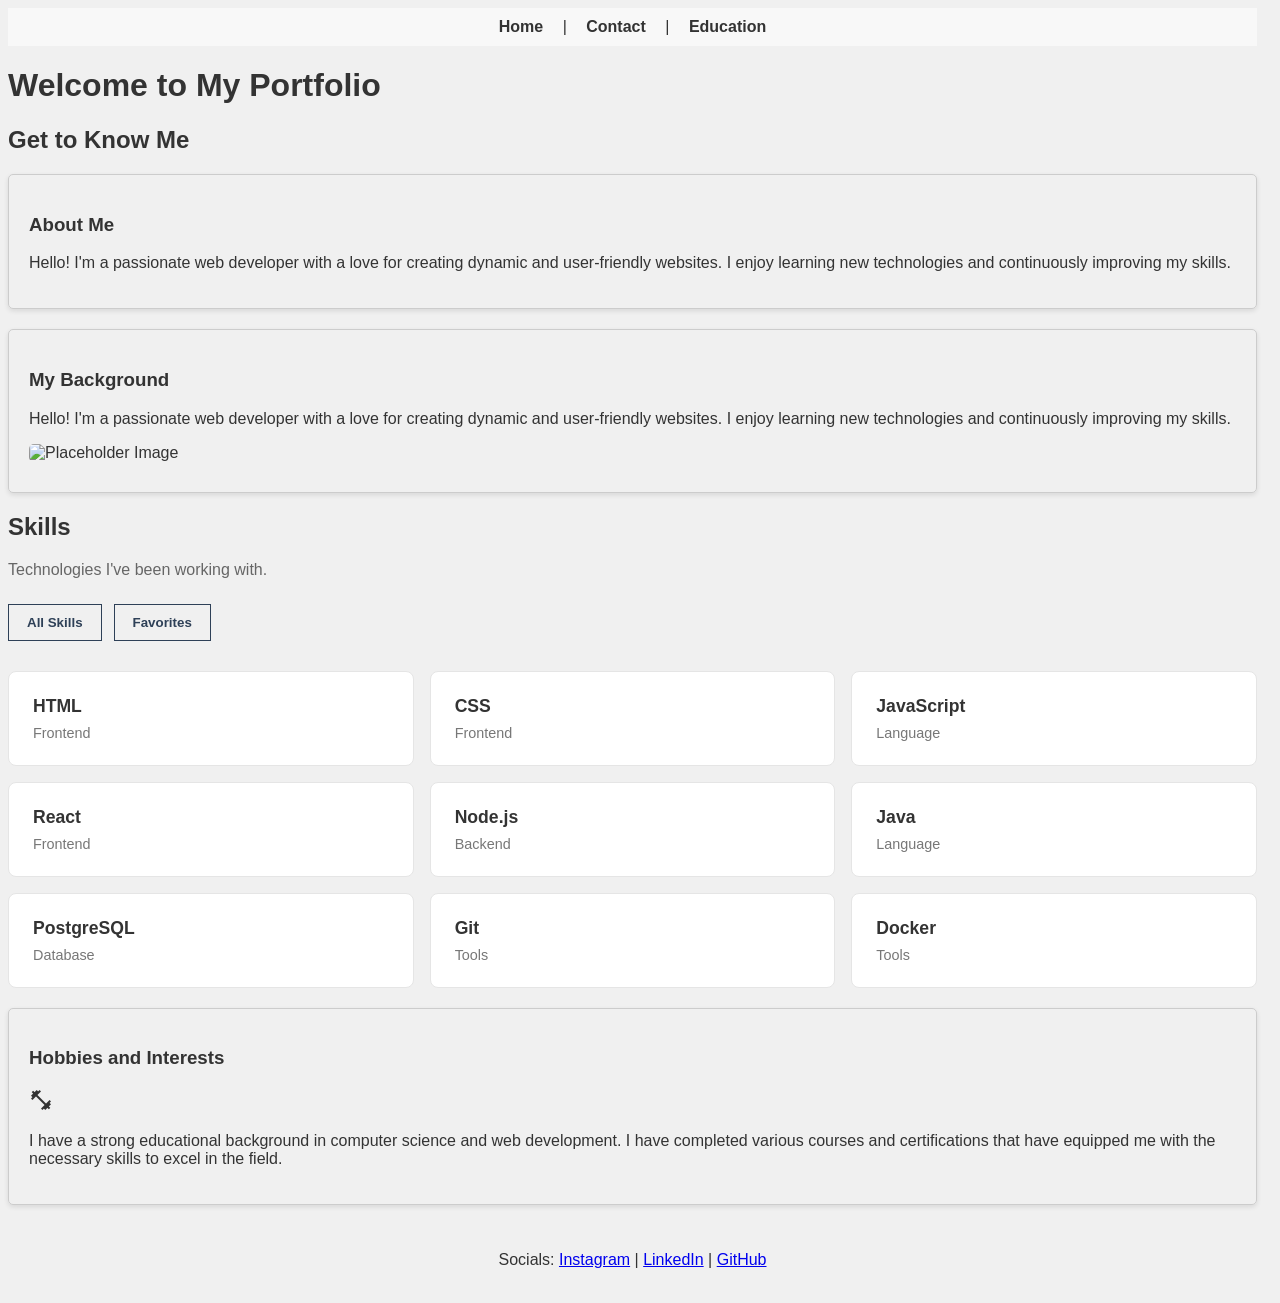
==== index.html @ b0a8db80 "made some corrective transtion changes now it is fixed" ====
<!DOCTYPE html>
<html lang="en">
	<head>
		<meta charset="UTF-8">
		<meta name="viewport" content="width=device-width, initial-scale=1.0">
        <link rel="stylesheet" href="theme.css">
        <link rel="stylesheet" href="https://fonts.googleapis.com/icon?family=Material+Icons">
		<title>Portfolio</title>
        <script>
            if (localStorage.getItem("theme") === "dark") {
                document.documentElement.classList.add("dark-mode");
            }
        </script>

	</head>
	<body>

        <nav> <a href="index.html">Home</a> | <a href="contact.html">Contact</a> | <a href="education.html">Education</a> 
            <button><i class ="material-icons">dark_modes</i></button>
        </nav>

        <h1>Welcome to My Portfolio</h1>

        <h2>Get to Know Me</h2>

        <article>
            <h3>About Me</h3>
            <p>Hello! I'm a passionate web developer with a love for creating dynamic and user-friendly websites. I enjoy learning new technologies and continuously improving my skills.</p>
        </article>
        <article>
            <h3>My Background</h3>
            <p>Hello! I'm a passionate web developer with a love for creating dynamic and user-friendly websites. I enjoy learning new technologies and continuously improving my skills.</p>
            <img src="https://via.placeholder.com/150" alt="Placeholder Image" class="placeholder-image">
        </article>
        <section id="skills">
            <h2>Skills</h2>
            <p class="section-description">
                Technologies I've been working with.
            </p>

            <div class="skill-buttons">
                <button id="showSkillsButton">All Skills</button>
                <button id="favouriteSkillsButton">Favorites</button>
            </div>

            <div id="skillsContainer" class="skills-grid"></div>
        </section>
        <article>
            <h3>Hobbies and Interests</h3><i class="material-icons">fitness_center</i>
            <p>I have a strong educational background in computer science and web development. I have completed various courses and certifications that have equipped me with the necessary skills to excel in the field.</p>
        </article>
        <footer>
            <p>Socials: <a href="https://instagram.com" target="_blank" rel="noopener noreferrer">Instagram</a> | <a href="https://linkedin.com" target="_blank" rel="noopener noreferrer">LinkedIn</a> | <a href="https://github.com" target="_blank" rel="noopener noreferrer">GitHub</a></p>
        </footer>
        <script src="skils.js"></script>
	</body>
</html>
---- theme.css ----
html {
    scrollbar-gutter: stable;
}
body {
    background-color: #f0f0f0;
    font-family: Arial, sans-serif;
    color: #333;
}
body.dark-mode nav button {
    color: #f0f0f0;
}
article {
    margin: 20px 0;
    padding: 20px;
    border: 1px solid #ccc;
    border-radius: 5px;
    box-shadow: 0 2px 5px rgba(0, 0, 0, 0.1);
}
nav{
    background-color: #f8f8f8;
    padding: 10px;
    text-align: center;
    text-rendering: optimizeLegibility;
    margin-bottom: 20px;
    position: relative;
}
nav button {
    background: none;
    border: none;
    cursor: pointer;
    padding: 0;
    color: #333;
    position: absolute;
    right: 20px;
    top: 50%;
    transform: translateY(-50%);
}

nav a {
    margin: 0 15px;
    text-decoration: none;
    color: #333;
    font-weight: bold;
    &:hover {
        color: #15385e;
        text-rendering: 1.1em;
    }
}
.placeholder-image {
    display: block;
    margin: 10px auto;
    border-radius: 5px;
}
footer {
    
    padding: 10px;
    text-align: center;
    margin-top: 20px;
}
.material-icons {
    font-size: 36px;
    margin-right: 5px;
    
}
.material-icons:button {
    color: #15385e;

}
body.dark-mode {
    background-color: #333;
    color: #f0f0f0;
}
body.dark-mode nav{
    background-color: #222;
}
body.dark-mode nav a {
    color: #f0f0f0;
}
body.dark-mode article {
    border: 1px solid #555;
    background-color: #444;
    border-color: #555;
}
.section-description {
    color: #666;
    margin-bottom: 25px;
}

.skill-buttons {
    display: flex;
    gap: 12px;
    margin-bottom: 30px;
}

.skill-buttons button {
    background: transparent;
    border: 1px solid #2E4057;
    color: #2E4057;

    padding: 10px 18px;

    font-family: "Inter", sans-serif;
    font-weight: 600;

    cursor: pointer;

    transition: 0.2s ease;
}

.skill-buttons button:hover {
    background: #2E4057;
    color: white;
}

.skills-grid {
    display: grid;

    grid-template-columns: repeat(3, 1fr);

    gap: 16px;
}

.skill-card {
    background: white;

    border: 1px solid #E5E5E5;
    border-radius: 8px;

    padding: 24px;

    transition: 0.2s ease;
}

.skill-card:hover {
    transform: translateY(-4px);
    box-shadow: 0 8px 25px rgba(0, 0, 0, 0.08);
}

.skill-card h3 {
    margin: 0 0 8px;
    font-family: "Inter", sans-serif;
    font-size: 1.1rem;
}

.skill-card p {
    margin: 0;

    color: #777;
    font-size: 0.9rem;
}
@media (max-width: 700px) {
    .skills-grid {
        grid-template-columns: repeat(2, 1fr);
    }
}

@media (max-width: 450px) {
    .skills-grid {
        grid-template-columns: 1fr;
    }
}
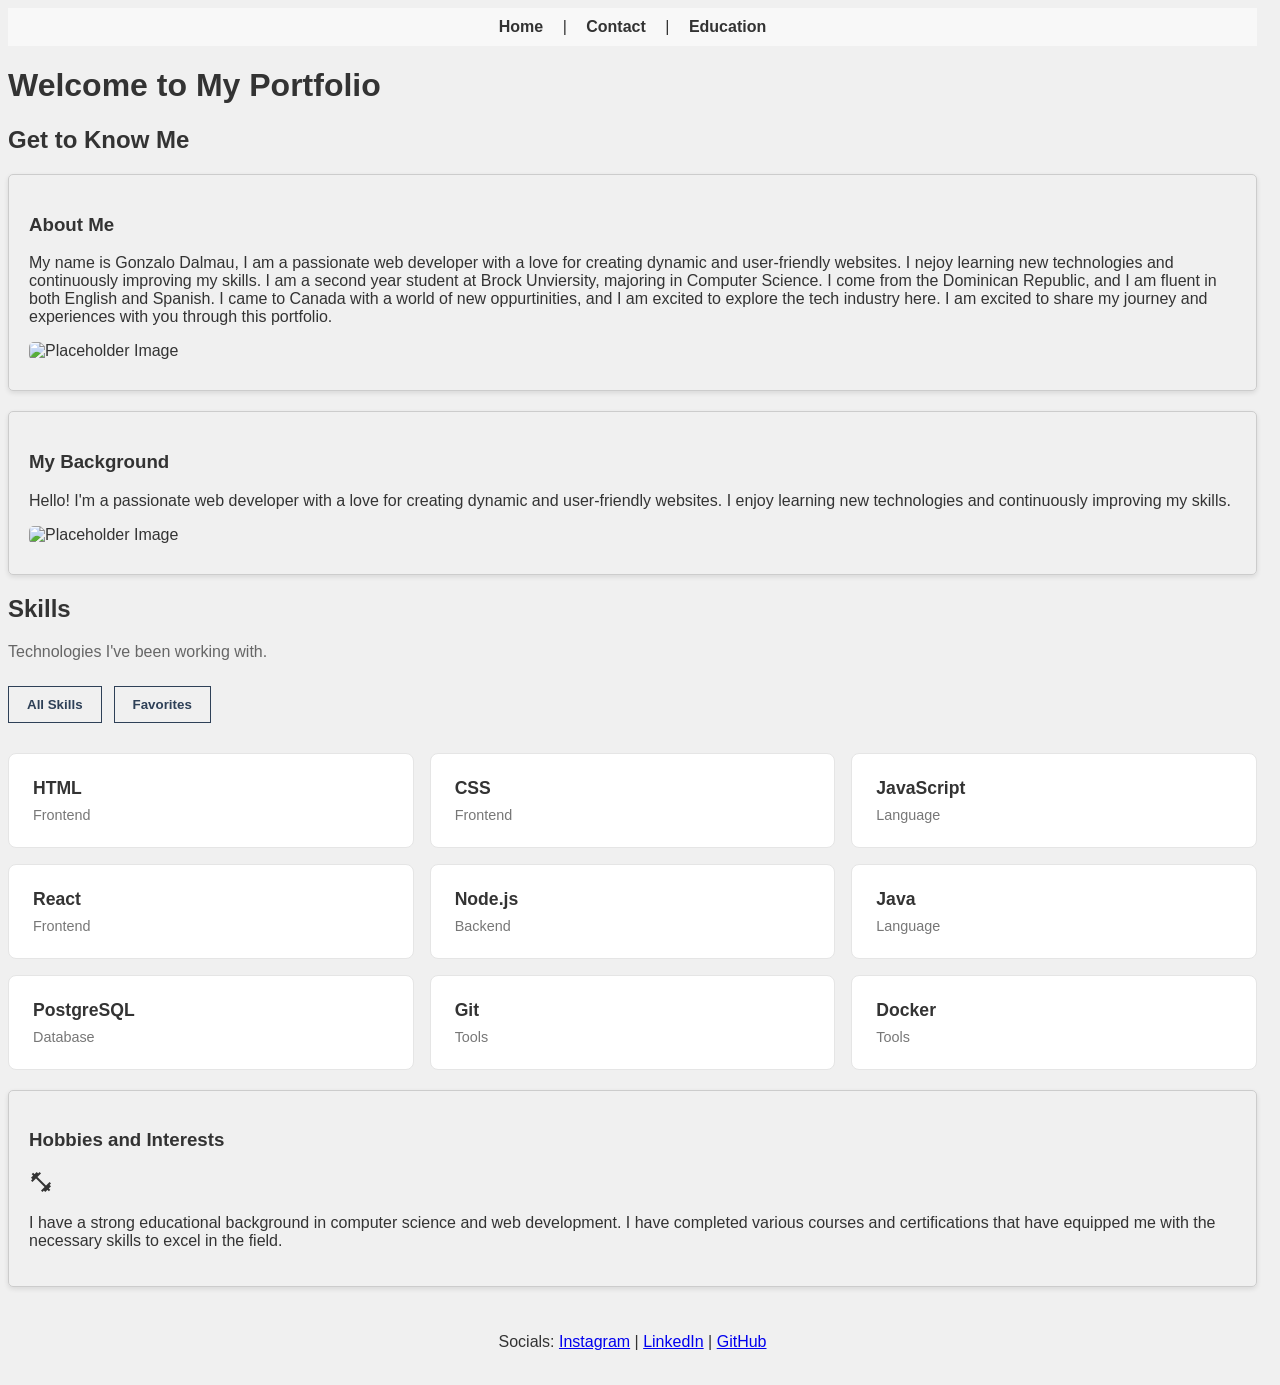
==== commit a8e9c889: "Made strcutre changes on contact and education" ====
--- a/index.html
+++ b/index.html
@@ -25,7 +25,11 @@
 
         <article>
             <h3>About Me</h3>
-            <p>Hello! I'm a passionate web developer with a love for creating dynamic and user-friendly websites. I enjoy learning new technologies and continuously improving my skills.</p>
+            <p>My name is Gonzalo Dalmau, I am a passionate web developer with a love for creating dynamic and user-friendly websites. I nejoy learning
+    new technologies and continuously improving my skills. I am a second year student at Brock Unviersity, majoring in Computer Science. I come from the Dominican Republic, and I am fluent in both English and Spanish. I came to Canada with a world of new oppurtinities, 
+    and I am excited to explore the tech industry here.
+     I am excited to share my journey and experiences with you through this portfolio.</p>
+            <img src="https://via.placeholder.com/150" alt="Placeholder Image" class="placeholder-image">
         </article>
         <article>
             <h3>My Background</h3>
--- a/theme.css
+++ b/theme.css
@@ -158,4 +158,11 @@
     .skills-grid {
         grid-template-columns: 1fr;
     }
+}
+
+.brock-image  {
+    justify-content: right;
+    display: block;
+    margin-left: auto;
+    border-radius: 18px;
 }
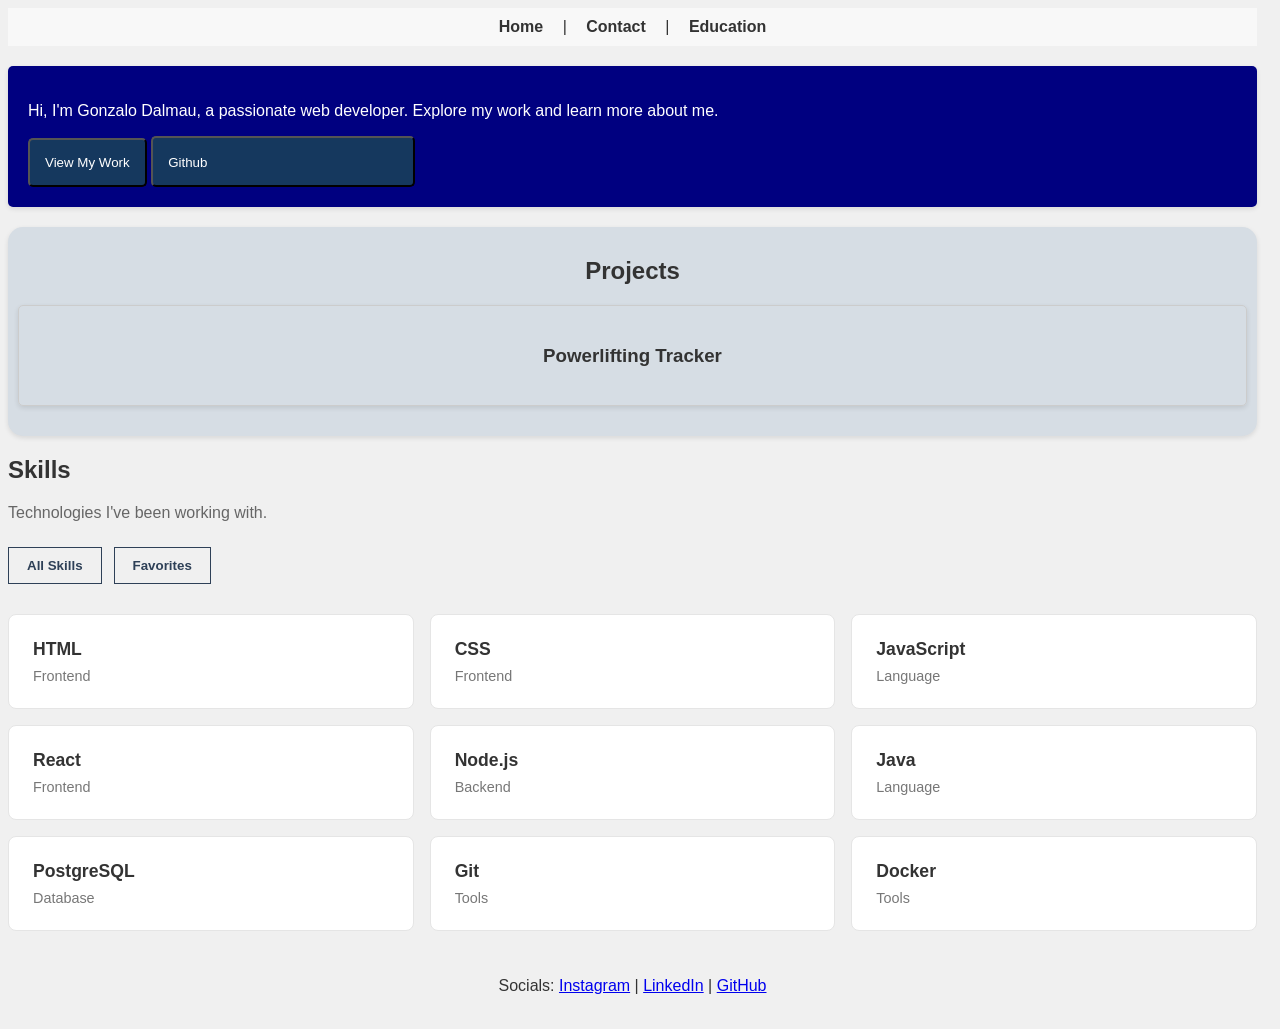
==== commit 837257b6: "Started to switch up somethings,might add react later on" ====
--- a/index.html
+++ b/index.html
@@ -1,61 +1,82 @@
-<!DOCTYPE html>
+<!doctype html>
 <html lang="en">
-	<head>
-		<meta charset="UTF-8">
-		<meta name="viewport" content="width=device-width, initial-scale=1.0">
-        <link rel="stylesheet" href="theme.css">
-        <link rel="stylesheet" href="https://fonts.googleapis.com/icon?family=Material+Icons">
-		<title>Portfolio</title>
-        <script>
-            if (localStorage.getItem("theme") === "dark") {
-                document.documentElement.classList.add("dark-mode");
-            }
-        </script>
+  <head>
+    <meta charset="UTF-8" />
+    <meta name="viewport" content="width=device-width, initial-scale=1.0" />
+    <link rel="stylesheet" href="theme.css" />
+    <link
+      rel="stylesheet"
+      href="https://fonts.googleapis.com/icon?family=Material+Icons"
+    />
+    <title>Portfolio</title>
+    <script>
+      if (localStorage.getItem("theme") === "dark") {
+        document.documentElement.classList.add("dark-mode");
+      }
+    </script>
+  </head>
+  <body>
+    <nav>
+      <a href="index.html">Home</a> | <a href="contact.html">Contact</a> |
+      <a href="education.html">Education</a>
+      <button><i class="material-icons">dark_modes</i></button>
+    </nav>
+    <section class="section-introduction">
+      <p>
+        Hi, I'm Gonzalo Dalmau, a passionate web developer. Explore my work and
+        learn more about me.
+      </p>
+      <button class="work">
+        <a href="work.html" style="color: white; text-decoration: none"
+          >View My Work</a
+        >
+      </button>
+      <button class="git">
+        <a
+          href="https://github.com/GonzaloDalmau"
+          style="color: white; text-decoration: none"
+          >Github
+          <i class="material-icons">arrow_outward</i>
+        </a>
+      </button>
+    </section>
+    <section class="projects" style="text-align: center">
+      <h2>Projects</h2>
+      <article class="tracker">
+        <h3>Powerlifting Tracker</h3>
+      </article>
+    </section>
+    <section id="skills">
+      <h2>Skills</h2>
+      <p class="section-description">Technologies I've been working with.</p>
 
-	</head>
-	<body>
+      <div class="skill-buttons">
+        <button id="showSkillsButton">All Skills</button>
+        <button id="favouriteSkillsButton">Favorites</button>
+      </div>
 
-        <nav> <a href="index.html">Home</a> | <a href="contact.html">Contact</a> | <a href="education.html">Education</a> 
-            <button><i class ="material-icons">dark_modes</i></button>
-        </nav>
+      <div id="skillsContainer" class="skills-grid"></div>
+    </section>
 
-        <h1>Welcome to My Portfolio</h1>
-
-        <h2>Get to Know Me</h2>
-
-        <article>
-            <h3>About Me</h3>
-            <p>My name is Gonzalo Dalmau, I am a passionate web developer with a love for creating dynamic and user-friendly websites. I nejoy learning
-    new technologies and continuously improving my skills. I am a second year student at Brock Unviersity, majoring in Computer Science. I come from the Dominican Republic, and I am fluent in both English and Spanish. I came to Canada with a world of new oppurtinities, 
-    and I am excited to explore the tech industry here.
-     I am excited to share my journey and experiences with you through this portfolio.</p>
-            <img src="https://via.placeholder.com/150" alt="Placeholder Image" class="placeholder-image">
-        </article>
-        <article>
-            <h3>My Background</h3>
-            <p>Hello! I'm a passionate web developer with a love for creating dynamic and user-friendly websites. I enjoy learning new technologies and continuously improving my skills.</p>
-            <img src="https://via.placeholder.com/150" alt="Placeholder Image" class="placeholder-image">
-        </article>
-        <section id="skills">
-            <h2>Skills</h2>
-            <p class="section-description">
-                Technologies I've been working with.
-            </p>
-
-            <div class="skill-buttons">
-                <button id="showSkillsButton">All Skills</button>
-                <button id="favouriteSkillsButton">Favorites</button>
-            </div>
-
-            <div id="skillsContainer" class="skills-grid"></div>
-        </section>
-        <article>
-            <h3>Hobbies and Interests</h3><i class="material-icons">fitness_center</i>
-            <p>I have a strong educational background in computer science and web development. I have completed various courses and certifications that have equipped me with the necessary skills to excel in the field.</p>
-        </article>
-        <footer>
-            <p>Socials: <a href="https://instagram.com" target="_blank" rel="noopener noreferrer">Instagram</a> | <a href="https://linkedin.com" target="_blank" rel="noopener noreferrer">LinkedIn</a> | <a href="https://github.com" target="_blank" rel="noopener noreferrer">GitHub</a></p>
-        </footer>
-        <script src="skils.js"></script>
-	</body>
+    <footer>
+      <p>
+        Socials:
+        <a
+          href="https://instagram.com"
+          target="_blank"
+          rel="noopener noreferrer"
+          >Instagram</a
+        >
+        |
+        <a href="https://linkedin.com" target="_blank" rel="noopener noreferrer"
+          >LinkedIn</a
+        >
+        |
+        <a href="https://github.com" target="_blank" rel="noopener noreferrer"
+          >GitHub</a
+        >
+      </p>
+    </footer>
+    <script src="skils.js"></script>
+  </body>
 </html>
--- a/theme.css
+++ b/theme.css
@@ -1,168 +1,189 @@
 html {
-    scrollbar-gutter: stable;
+  scrollbar-gutter: stable;
 }
 body {
-    background-color: #f0f0f0;
-    font-family: Arial, sans-serif;
-    color: #333;
+  background-color: #f0f0f0;
+  font-family: Arial, sans-serif;
+  color: #333;
 }
 body.dark-mode nav button {
-    color: #f0f0f0;
+  color: #f0f0f0;
+}
+.section-introduction {
+  margin: 20px 0;
+  padding: 20px;
+  background-color: navy;
+  color: white;
+  border-radius: 5px;
+  box-shadow: 0 2px 5px rgba(0, 0, 0, 0.1);
+}
+.work {
+  background-color: #15385e;
+  color: white;
+  padding: 15px;
+  border-radius: 5px;
+  text-decoration: none;
+}
+.git {
+  background-color: #15385e;
+  color: white;
+  padding: 15px;
+  border-radius: 5px;
+  text-decoration: none;
+  .material-icons {
+    font-size: 14px;
+  }
+}
+section.projects {
+  margin: 20px 0;
+  padding: 10px;
+  background-color: #d6dde4;
+  border-radius: 15px;
+  box-shadow: 0 2px 5px rgba(0, 0, 0, 0.1);
 }
 article {
-    margin: 20px 0;
-    padding: 20px;
-    border: 1px solid #ccc;
-    border-radius: 5px;
-    box-shadow: 0 2px 5px rgba(0, 0, 0, 0.1);
+  margin: 20px 0;
+  padding: 20px;
+  border: 1px solid #ccc;
+  border-radius: 5px;
+  box-shadow: 0 2px 5px rgba(0, 0, 0, 0.1);
 }
-nav{
-    background-color: #f8f8f8;
-    padding: 10px;
-    text-align: center;
-    text-rendering: optimizeLegibility;
-    margin-bottom: 20px;
-    position: relative;
+nav {
+  background-color: #f8f8f8;
+  padding: 10px;
+  text-align: center;
+  text-rendering: optimizeLegibility;
+  margin-bottom: 20px;
+  position: relative;
 }
 nav button {
-    background: none;
-    border: none;
-    cursor: pointer;
-    padding: 0;
-    color: #333;
-    position: absolute;
-    right: 20px;
-    top: 50%;
-    transform: translateY(-50%);
+  background: none;
+  border: none;
+  cursor: pointer;
+  padding: 0;
+  color: #333;
+  position: absolute;
+  right: 20px;
+  top: 50%;
+  transform: translateY(-50%);
 }
 
 nav a {
-    margin: 0 15px;
-    text-decoration: none;
-    color: #333;
-    font-weight: bold;
-    &:hover {
-        color: #15385e;
-        text-rendering: 1.1em;
-    }
-}
-.placeholder-image {
-    display: block;
-    margin: 10px auto;
-    border-radius: 5px;
+  margin: 0 15px;
+  text-decoration: none;
+  color: #333;
+  font-weight: bold;
+  &:hover {
+    color: #15385e;
+    text-rendering: 1.1em;
+  }
 }
 footer {
-    
-    padding: 10px;
-    text-align: center;
-    margin-top: 20px;
+  padding: 10px;
+  text-align: center;
+  margin-top: 20px;
 }
 .material-icons {
-    font-size: 36px;
-    margin-right: 5px;
-    
-}
-.material-icons:button {
-    color: #15385e;
-
+  font-size: 36px;
+  margin-right: 5px;
 }
 body.dark-mode {
-    background-color: #333;
-    color: #f0f0f0;
+  background-color: #333;
+  color: #f0f0f0;
 }
-body.dark-mode nav{
-    background-color: #222;
+body.dark-mode nav {
+  background-color: #222;
 }
 body.dark-mode nav a {
-    color: #f0f0f0;
+  color: #f0f0f0;
 }
 body.dark-mode article {
-    border: 1px solid #555;
-    background-color: #444;
-    border-color: #555;
+  border: 1px solid #555;
+  background-color: #444;
+  border-color: #555;
 }
 .section-description {
-    color: #666;
-    margin-bottom: 25px;
+  color: #666;
+  margin-bottom: 25px;
 }
 
 .skill-buttons {
-    display: flex;
-    gap: 12px;
-    margin-bottom: 30px;
+  display: flex;
+  gap: 12px;
+  margin-bottom: 30px;
 }
 
 .skill-buttons button {
-    background: transparent;
-    border: 1px solid #2E4057;
-    color: #2E4057;
+  background: transparent;
+  border: 1px solid #2e4057;
+  color: #2e4057;
 
-    padding: 10px 18px;
+  padding: 10px 18px;
 
-    font-family: "Inter", sans-serif;
-    font-weight: 600;
+  font-family: "Inter", sans-serif;
+  font-weight: 600;
 
-    cursor: pointer;
+  cursor: pointer;
 
-    transition: 0.2s ease;
+  transition: 0.2s ease;
 }
 
 .skill-buttons button:hover {
-    background: #2E4057;
-    color: white;
+  background: #2e4057;
+  color: white;
 }
 
 .skills-grid {
-    display: grid;
+  display: grid;
 
-    grid-template-columns: repeat(3, 1fr);
+  grid-template-columns: repeat(3, 1fr);
 
-    gap: 16px;
+  gap: 16px;
 }
 
 .skill-card {
-    background: white;
+  background: white;
 
-    border: 1px solid #E5E5E5;
-    border-radius: 8px;
+  border: 1px solid #e5e5e5;
+  border-radius: 8px;
 
-    padding: 24px;
+  padding: 24px;
 
-    transition: 0.2s ease;
+  transition: 0.2s ease;
 }
 
 .skill-card:hover {
-    transform: translateY(-4px);
-    box-shadow: 0 8px 25px rgba(0, 0, 0, 0.08);
+  transform: translateY(-4px);
+  box-shadow: 0 8px 25px rgba(0, 0, 0, 0.08);
 }
 
 .skill-card h3 {
-    margin: 0 0 8px;
-    font-family: "Inter", sans-serif;
-    font-size: 1.1rem;
+  margin: 0 0 8px;
+  font-family: "Inter", sans-serif;
+  font-size: 1.1rem;
 }
 
 .skill-card p {
-    margin: 0;
+  margin: 0;
 
-    color: #777;
-    font-size: 0.9rem;
+  color: #777;
+  font-size: 0.9rem;
 }
 @media (max-width: 700px) {
-    .skills-grid {
-        grid-template-columns: repeat(2, 1fr);
-    }
+  .skills-grid {
+    grid-template-columns: repeat(2, 1fr);
+  }
 }
 
 @media (max-width: 450px) {
-    .skills-grid {
-        grid-template-columns: 1fr;
-    }
+  .skills-grid {
+    grid-template-columns: 1fr;
+  }
 }
 
-.brock-image  {
-    justify-content: right;
-    display: block;
-    margin-left: auto;
-    border-radius: 18px;
-}+.brock-image {
+  justify-content: right;
+  display: block;
+  margin-left: auto;
+  border-radius: 18px;
+}
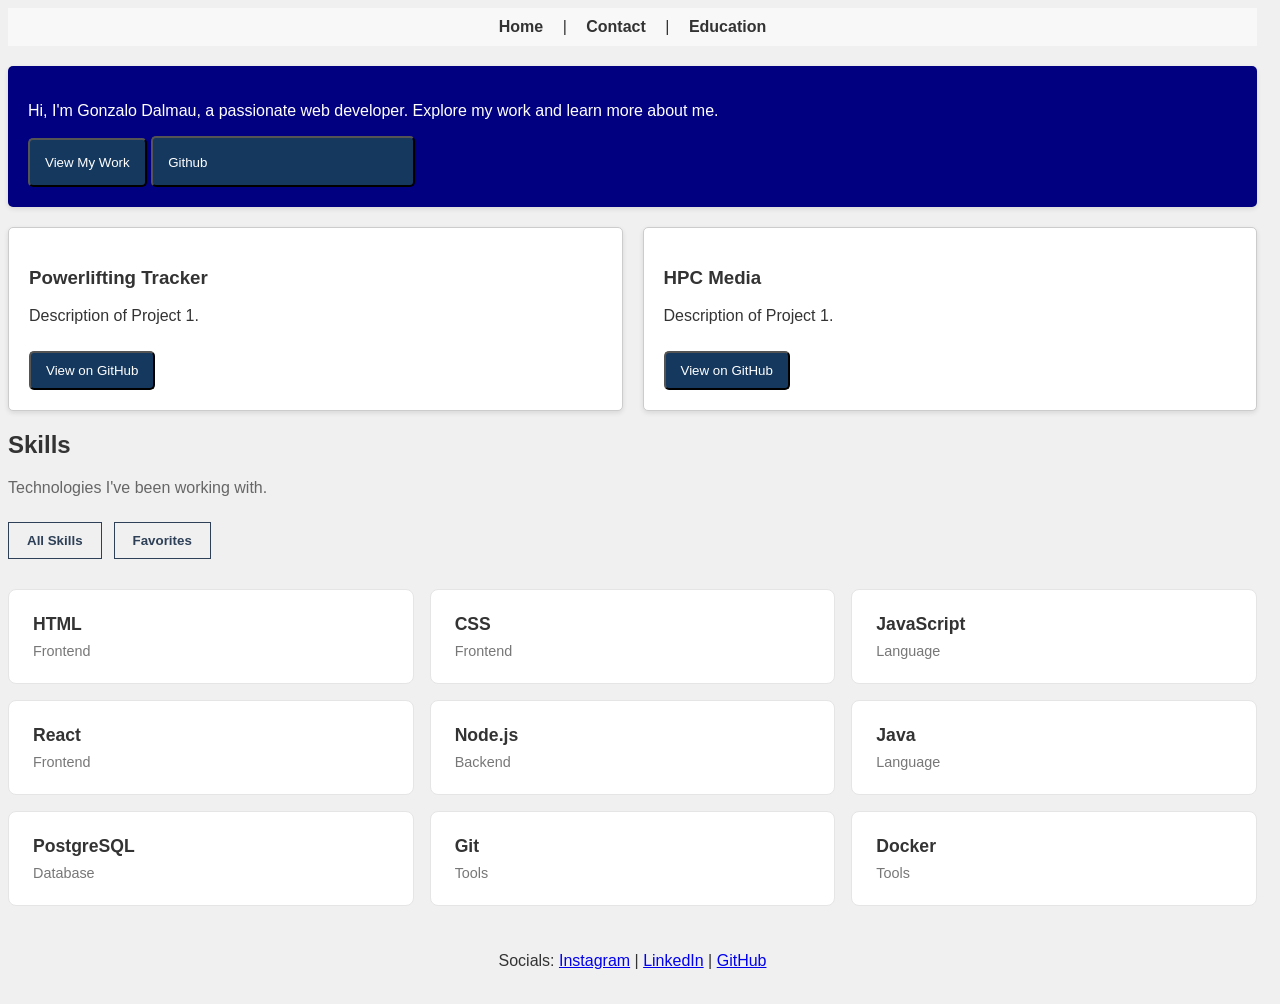
==== commit 6ab3c90d: "added project cards" ====
--- a/index.html
+++ b/index.html
@@ -40,12 +40,36 @@
         </a>
       </button>
     </section>
-    <section class="projects" style="text-align: center">
-      <h2>Projects</h2>
-      <article class="tracker">
-        <h3>Powerlifting Tracker</h3>
-      </article>
-    </section>
+    <div class="projects-container">
+      <div class="project-card">
+        <div class="project-content">
+          <h3>Powerlifting Tracker</h3>
+          <p>Description of Project 1.</p>
+          <button class="project-button">
+            <a
+              href="https://github.com/GonzaloDalmau/powerlifting-tracker"
+              style="text-decoration: none; color: white"
+            >
+              View on GitHub
+            </a>
+          </button>
+        </div>
+      </div>
+      <div class="project-card">
+        <div class="project-content">
+          <h3>HPC Media</h3>
+          <p>Description of Project 1.</p>
+          <button class="project-button">
+            <a
+              href="https://github.com/GonzaloDalmau/powerlifting-tracker"
+              style="text-decoration: none; color: white"
+            >
+              View on GitHub
+            </a>
+          </button>
+        </div>
+      </div>
+    </div>
     <section id="skills">
       <h2>Skills</h2>
       <p class="section-description">Technologies I've been working with.</p>
--- a/theme.css
+++ b/theme.css
@@ -5,6 +5,39 @@
   background-color: #f0f0f0;
   font-family: Arial, sans-serif;
   color: #333;
+}
+.card-container {
+  display: flex;
+  flex-wrap: wrap;
+  margin-top: 20px;
+  justify-content: center;
+}
+.projects-container {
+  display: flex;
+  flex-wrap: wrap;
+  gap: 20px;
+  margin: 20px 0;
+}
+.project-card {
+  background-color: #fff;
+  border: 1px solid #ccc;
+  border-radius: 5px;
+  box-shadow: 0 2px 5px rgba(0, 0, 0, 0.1);
+  padding: 20px;
+  flex: 1 1 300px;
+}
+.project-button {
+  background-color: #15385e;
+  color: white;
+  padding: 10px 15px;
+  border-radius: 5px;
+  text-decoration: none;
+  display: inline-block;
+  margin-top: 10px;
+  transition: background-color 0.2s ease;
+}
+.project-card:hover {
+  box-shadow: 0 4px 10px rgba(0, 0, 0, 0.2);
 }
 body.dark-mode nav button {
   color: #f0f0f0;
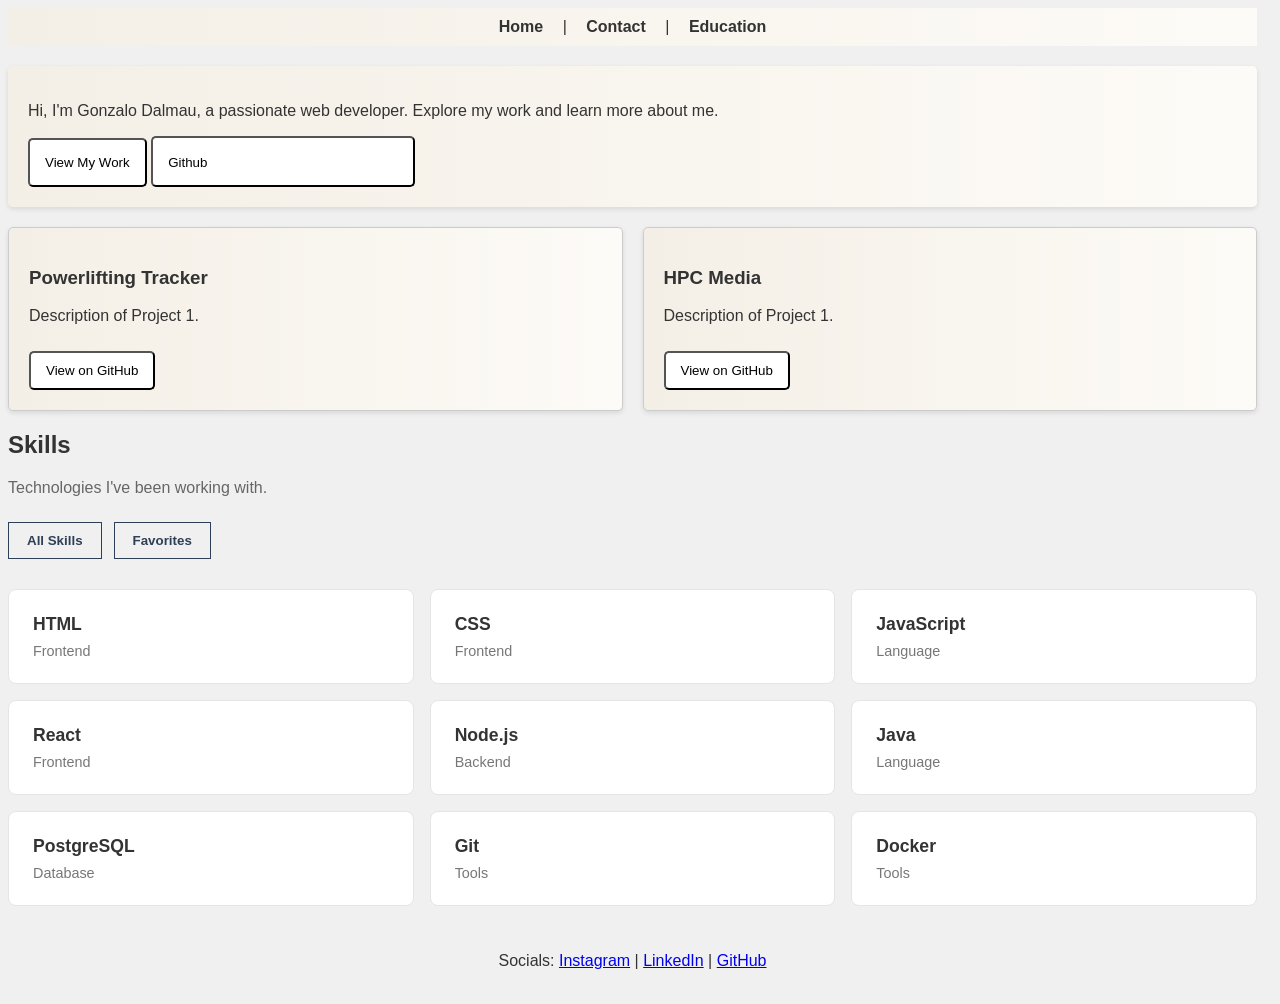
==== commit 4f61082a: "changed some baackground section and cards to gradeint minimalistic look" ====
--- a/index.html
+++ b/index.html
@@ -27,14 +27,14 @@
         learn more about me.
       </p>
       <button class="work">
-        <a href="work.html" style="color: white; text-decoration: none"
+        <a href="work.html" style="color: black; text-decoration: none"
           >View My Work</a
         >
       </button>
       <button class="git">
         <a
           href="https://github.com/GonzaloDalmau"
-          style="color: white; text-decoration: none"
+          style="color: black; text-decoration: none"
           >Github
           <i class="material-icons">arrow_outward</i>
         </a>
@@ -48,7 +48,7 @@
           <button class="project-button">
             <a
               href="https://github.com/GonzaloDalmau/powerlifting-tracker"
-              style="text-decoration: none; color: white"
+              style="text-decoration: none; color: black"
             >
               View on GitHub
             </a>
@@ -62,7 +62,7 @@
           <button class="project-button">
             <a
               href="https://github.com/GonzaloDalmau/powerlifting-tracker"
-              style="text-decoration: none; color: white"
+              style="text-decoration: none; color: black"
             >
               View on GitHub
             </a>
--- a/theme.css
+++ b/theme.css
@@ -19,7 +19,8 @@
   margin: 20px 0;
 }
 .project-card {
-  background-color: #fff;
+  background-image: linear-gradient(to left, #fdfbf7, #f4efe6);
+
   border: 1px solid #ccc;
   border-radius: 5px;
   box-shadow: 0 2px 5px rgba(0, 0, 0, 0.1);
@@ -27,11 +28,9 @@
   flex: 1 1 300px;
 }
 .project-button {
-  background-color: #15385e;
-  color: white;
+  background-color: white;
   padding: 10px 15px;
   border-radius: 5px;
-  text-decoration: none;
   display: inline-block;
   margin-top: 10px;
   transition: background-color 0.2s ease;
@@ -45,21 +44,19 @@
 .section-introduction {
   margin: 20px 0;
   padding: 20px;
-  background-color: navy;
-  color: white;
+  background-image: linear-gradient(to left, #fdfbf7, #f4efe6);
+
   border-radius: 5px;
   box-shadow: 0 2px 5px rgba(0, 0, 0, 0.1);
 }
 .work {
-  background-color: #15385e;
-  color: white;
+  background-color: white;
   padding: 15px;
   border-radius: 5px;
   text-decoration: none;
 }
 .git {
-  background-color: #15385e;
-  color: white;
+  background-color: white;
   padding: 15px;
   border-radius: 5px;
   text-decoration: none;
@@ -82,7 +79,7 @@
   box-shadow: 0 2px 5px rgba(0, 0, 0, 0.1);
 }
 nav {
-  background-color: #f8f8f8;
+  background-image: linear-gradient(to left, #fdfbf7, #f4efe6);
   padding: 10px;
   text-align: center;
   text-rendering: optimizeLegibility;
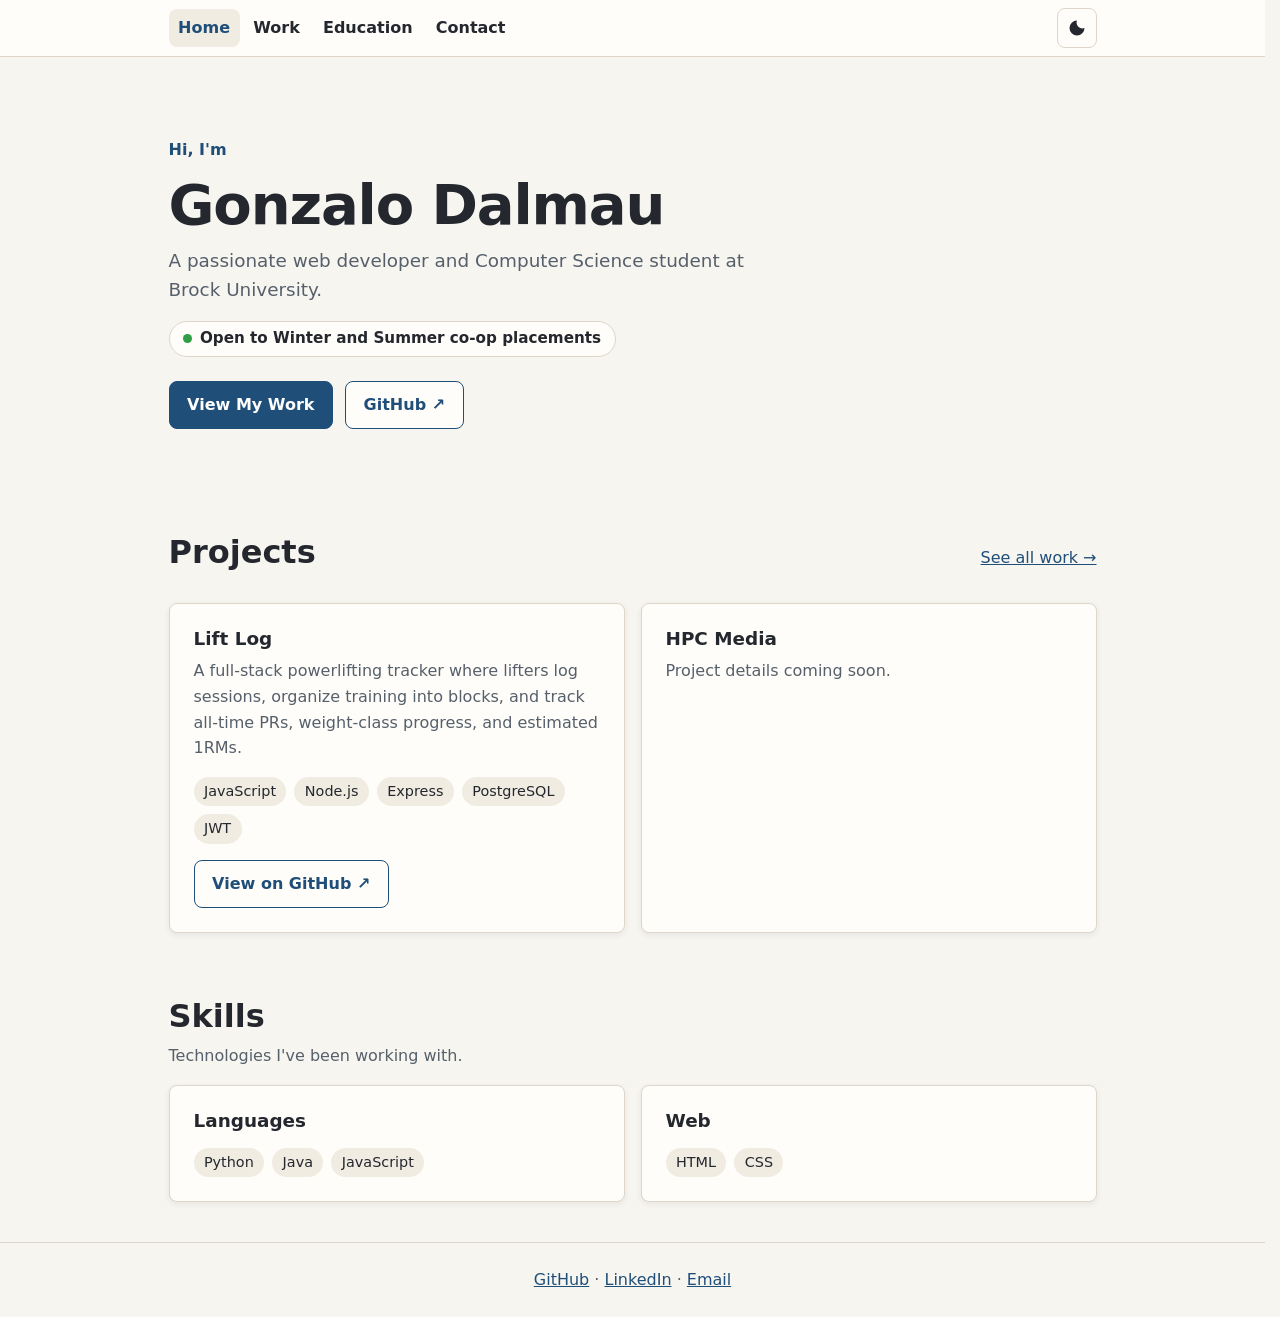
==== commit 4648229f: "Redesign portfolio and fix broken pages Fix dark mode, script errors, nested links, and the blank Wo" ====
--- a/index.html
+++ b/index.html
@@ -3,104 +3,106 @@
   <head>
     <meta charset="UTF-8" />
     <meta name="viewport" content="width=device-width, initial-scale=1.0" />
+    <title>Gonzalo Dalmau | Web Developer</title>
+    <meta name="description" content="Portfolio of Gonzalo Dalmau, a web developer and Computer Science student at Brock University." />
+    <meta property="og:title" content="Gonzalo Dalmau | Web Developer" />
+    <meta property="og:description" content="Web developer and Computer Science student at Brock University." />
+    <meta property="og:type" content="website" />
+    <meta property="og:url" content="https://gonzalodalmau.github.io/" />
+    <link rel="icon" href="assets/favicon.svg" type="image/svg+xml" />
+    <script>
+      (function () {
+        var saved = null;
+        try { saved = localStorage.getItem("theme"); } catch (e) {}
+        if (saved === "dark" || (!saved && matchMedia("(prefers-color-scheme: dark)").matches)) {
+          document.documentElement.classList.add("dark-mode");
+        }
+      })();
+    </script>
     <link rel="stylesheet" href="theme.css" />
-    <link
-      rel="stylesheet"
-      href="https://fonts.googleapis.com/icon?family=Material+Icons"
-    />
-    <title>Portfolio</title>
-    <script>
-      if (localStorage.getItem("theme") === "dark") {
-        document.documentElement.classList.add("dark-mode");
-      }
-    </script>
   </head>
   <body>
-    <nav>
-      <a href="index.html">Home</a> | <a href="contact.html">Contact</a> |
-      <a href="education.html">Education</a>
-      <button><i class="material-icons">dark_modes</i></button>
-    </nav>
-    <section class="section-introduction">
+    <a class="skip-link" href="#main">Skip to content</a>
+    <header class="site-header">
+      <nav class="site-nav" aria-label="Main">
+        <ul class="nav-links">
+          <li><a href="index.html" aria-current="page">Home</a></li>
+          <li><a href="work.html">Work</a></li>
+          <li><a href="education.html">Education</a></li>
+          <li><a href="contact.html">Contact</a></li>
+        </ul>
+        <button id="themeToggle" class="theme-toggle" type="button" aria-label="Dark mode">
+          <svg class="icon-moon" viewBox="0 0 24 24" aria-hidden="true"><path d="M12 3a9 9 0 1 0 9 9 7 7 0 0 1-9-9Z" /></svg>
+          <svg class="icon-sun" viewBox="0 0 24 24" aria-hidden="true"><path d="M12 7a5 5 0 1 0 0 10 5 5 0 0 0 0-10ZM11 1h2v3h-2V1Zm0 19h2v3h-2v-3ZM1 11h3v2H1v-2Zm19 0h3v2h-3v-2ZM4.2 2.8l2.1 2.1-1.4 1.4-2.1-2.1 1.4-1.4Zm14.9 14.9 2.1 2.1-1.4 1.4-2.1-2.1 1.4-1.4ZM2.8 19.8l2.1-2.1 1.4 1.4-2.1 2.1-1.4-1.4ZM17.7 4.9l2.1-2.1 1.4 1.4-2.1 2.1-1.4-1.4Z" /></svg>
+        </button>
+      </nav>
+    </header>
+
+    <main id="main">
+      <section class="hero section">
+        <p class="eyebrow">Hi, I'm</p>
+        <h1>Gonzalo Dalmau</h1>
+        <p class="lead">
+          A passionate web developer and Computer Science student at Brock
+          University.
+        </p>
+        <p class="availability">Open to Winter and Summer co-op placements</p>
+        <div class="button-row">
+          <a class="btn btn-primary" href="work.html">View My Work</a>
+          <a class="btn" href="https://github.com/GonzaloDalmau" target="_blank" rel="noopener noreferrer">GitHub ↗</a>
+          <!-- TODO(Gonzalo): add after placing the reviewed PDF in assets/
+          <a class="btn" href="assets/Gonzalo-Dalmau-Resume.pdf" download>Resume</a>
+          -->
+        </div>
+      </section>
+
+      <section class="section" aria-labelledby="projects-title">
+        <div class="section-heading">
+          <h2 id="projects-title">Projects</h2>
+          <a href="work.html">See all work →</a>
+        </div>
+        <div class="card-grid">
+          <article class="card">
+            <h3>Lift Log</h3>
+            <p>
+              A full-stack powerlifting tracker where lifters log sessions,
+              organize training into blocks, and track all-time PRs, weight-class
+              progress, and estimated 1RMs.
+            </p>
+            <ul class="skill-list project-stack" aria-label="Technologies used">
+              <li>JavaScript</li>
+              <li>Node.js</li>
+              <li>Express</li>
+              <li>PostgreSQL</li>
+              <li>JWT</li>
+            </ul>
+            <a class="btn" href="https://github.com/GonzaloDalmau/powerlifting-tracker" target="_blank" rel="noopener noreferrer">View on GitHub ↗</a>
+          </article>
+          <article class="card">
+            <h3>HPC Media</h3>
+            <!-- TODO(Gonzalo): replace with a summary, stack, and the correct repo link. -->
+            <p>Project details coming soon.</p>
+          </article>
+        </div>
+      </section>
+
+      <section id="skills" class="section" aria-labelledby="skills-title">
+        <h2 id="skills-title">Skills</h2>
+        <p class="section-description">Technologies I've been working with.</p>
+        <div id="skillsContainer" class="skills-groups"></div>
+      </section>
+    </main>
+
+    <footer class="site-footer">
       <p>
-        Hi, I'm Gonzalo Dalmau, a passionate web developer. Explore my work and
-        learn more about me.
-      </p>
-      <button class="work">
-        <a href="work.html" style="color: black; text-decoration: none"
-          >View My Work</a
-        >
-      </button>
-      <button class="git">
-        <a
-          href="https://github.com/GonzaloDalmau"
-          style="color: black; text-decoration: none"
-          >Github
-          <i class="material-icons">arrow_outward</i>
-        </a>
-      </button>
-    </section>
-    <div class="projects-container">
-      <div class="project-card">
-        <div class="project-content">
-          <h3>Powerlifting Tracker</h3>
-          <p>Description of Project 1.</p>
-          <button class="project-button">
-            <a
-              href="https://github.com/GonzaloDalmau/powerlifting-tracker"
-              style="text-decoration: none; color: black"
-            >
-              View on GitHub
-            </a>
-          </button>
-        </div>
-      </div>
-      <div class="project-card">
-        <div class="project-content">
-          <h3>HPC Media</h3>
-          <p>Description of Project 1.</p>
-          <button class="project-button">
-            <a
-              href="https://github.com/GonzaloDalmau/powerlifting-tracker"
-              style="text-decoration: none; color: black"
-            >
-              View on GitHub
-            </a>
-          </button>
-        </div>
-      </div>
-    </div>
-    <section id="skills">
-      <h2>Skills</h2>
-      <p class="section-description">Technologies I've been working with.</p>
-
-      <div class="skill-buttons">
-        <button id="showSkillsButton">All Skills</button>
-        <button id="favouriteSkillsButton">Favorites</button>
-      </div>
-
-      <div id="skillsContainer" class="skills-grid"></div>
-    </section>
-
-    <footer>
-      <p>
-        Socials:
-        <a
-          href="https://instagram.com"
-          target="_blank"
-          rel="noopener noreferrer"
-          >Instagram</a
-        >
-        |
-        <a href="https://linkedin.com" target="_blank" rel="noopener noreferrer"
-          >LinkedIn</a
-        >
-        |
-        <a href="https://github.com" target="_blank" rel="noopener noreferrer"
-          >GitHub</a
-        >
+        <a href="https://github.com/GonzaloDalmau" target="_blank" rel="noopener noreferrer">GitHub</a>
+        ·
+        <a href="https://www.linkedin.com/in/gonzalo-dalmau" target="_blank" rel="noopener noreferrer">LinkedIn</a>
+        ·
+        <a href="mailto:gonzalo.a.dalmau@outlook.com">Email</a>
       </p>
     </footer>
-    <script src="skils.js"></script>
+    <script src="theme.js"></script>
+    <script src="skills.js"></script>
   </body>
 </html>
--- a/theme.css
+++ b/theme.css
@@ -1,219 +1,426 @@
+:root {
+  color-scheme: light;
+
+  --bg: #f7f5f0;
+  --surface: #fffdf9;
+  --surface-alt: #f1ece2;
+  --text: #24282e;
+  --muted: #56606b;
+  --border: #ddd6c9;
+  --accent: #1f4e79;
+  --accent-contrast: #ffffff;
+  --shadow: 0 2px 6px rgba(36, 40, 46, 0.08);
+  --shadow-raised: 0 8px 22px rgba(36, 40, 46, 0.13);
+
+  --space-1: 0.5rem;
+  --space-2: 1rem;
+  --space-3: 1.5rem;
+  --space-4: 2.5rem;
+  --space-5: 4rem;
+
+  --radius: 8px;
+  --content-width: 960px;
+  --font: system-ui, -apple-system, "Segoe UI", Roboto, Arial, sans-serif;
+}
+
+html.dark-mode {
+  color-scheme: dark;
+
+  --bg: #15181d;
+  --surface: #1f242b;
+  --surface-alt: #282e37;
+  --text: #eef0f3;
+  --muted: #aab3bd;
+  --border: #363d47;
+  --accent: #8ec5ff;
+  --accent-contrast: #10243a;
+  --shadow: 0 2px 6px rgba(0, 0, 0, 0.3);
+  --shadow-raised: 0 8px 22px rgba(0, 0, 0, 0.45);
+}
+
+*,
+*::before,
+*::after {
+  box-sizing: border-box;
+}
+
 html {
   scrollbar-gutter: stable;
 }
+
 body {
-  background-color: #f0f0f0;
-  font-family: Arial, sans-serif;
-  color: #333;
-}
-.card-container {
+  display: flex;
+  flex-direction: column;
+  min-height: 100vh;
+  margin: 0;
+  background: var(--bg);
+  color: var(--text);
+  font-family: var(--font);
+  line-height: 1.6;
+}
+
+h1,
+h2,
+h3 {
+  line-height: 1.2;
+  margin: 0 0 var(--space-1);
+}
+
+h1 {
+  font-size: clamp(2.25rem, 7vw, 3.5rem);
+  letter-spacing: -0.02em;
+}
+
+h2 {
+  font-size: clamp(1.5rem, 4vw, 2rem);
+}
+
+h3 {
+  font-size: 1.15rem;
+}
+
+p {
+  margin: 0 0 var(--space-2);
+}
+
+a {
+  color: var(--accent);
+}
+
+img {
+  max-width: 100%;
+  height: auto;
+}
+
+:focus-visible {
+  outline: 3px solid var(--accent);
+  outline-offset: 2px;
+}
+
+.skip-link {
+  position: absolute;
+  top: -100px;
+  left: var(--space-2);
+  z-index: 10;
+  padding: var(--space-1) var(--space-2);
+  background: var(--accent);
+  color: var(--accent-contrast);
+  border-radius: var(--radius);
+}
+
+.skip-link:focus {
+  top: var(--space-1);
+}
+
+/* Header and navigation */
+.site-header {
+  background: var(--surface);
+  border-bottom: 1px solid var(--border);
+}
+
+.site-nav {
+  display: flex;
+  align-items: center;
+  justify-content: space-between;
+  gap: var(--space-1);
+  max-width: var(--content-width);
+  margin: 0 auto;
+  padding: var(--space-1) var(--space-2);
+}
+
+.nav-links {
   display: flex;
   flex-wrap: wrap;
-  margin-top: 20px;
+  gap: 0.25rem;
+  margin: 0;
+  padding: 0;
+  list-style: none;
+}
+
+.nav-links a {
+  display: block;
+  padding: 0.4rem 0.6rem;
+  border-radius: var(--radius);
+  color: var(--text);
+  font-weight: 600;
+  text-decoration: none;
+  transition: background-color 0.2s ease;
+}
+
+.nav-links a:hover {
+  background: var(--surface-alt);
+}
+
+.nav-links a[aria-current="page"] {
+  color: var(--accent);
+  background: var(--surface-alt);
+}
+
+.theme-toggle {
+  display: inline-flex;
+  flex: none;
+  align-items: center;
   justify-content: center;
-}
-.projects-container {
+  width: 2.5rem;
+  height: 2.5rem;
+  padding: 0;
+  background: none;
+  border: 1px solid var(--border);
+  border-radius: var(--radius);
+  color: var(--text);
+  cursor: pointer;
+  transition: background-color 0.2s ease;
+}
+
+.theme-toggle:hover {
+  background: var(--surface-alt);
+}
+
+.theme-toggle svg {
+  width: 1.25rem;
+  height: 1.25rem;
+  fill: currentColor;
+}
+
+.icon-sun {
+  display: none;
+}
+
+html.dark-mode .icon-sun {
+  display: block;
+}
+
+html.dark-mode .icon-moon {
+  display: none;
+}
+
+/* Layout */
+main {
+  flex: 1;
+  width: 100%;
+  max-width: var(--content-width);
+  margin: 0 auto;
+  padding: var(--space-4) var(--space-2);
+}
+
+.section {
+  margin-bottom: var(--space-5);
+}
+
+.section:last-child {
+  margin-bottom: 0;
+}
+
+.section-heading {
   display: flex;
   flex-wrap: wrap;
-  gap: 20px;
-  margin: 20px 0;
-}
-.project-card {
-  background-image: linear-gradient(to left, #fdfbf7, #f4efe6);
-
-  border: 1px solid #ccc;
-  border-radius: 5px;
-  box-shadow: 0 2px 5px rgba(0, 0, 0, 0.1);
-  padding: 20px;
-  flex: 1 1 300px;
-}
-.project-button {
-  background-color: white;
-  padding: 10px 15px;
-  border-radius: 5px;
-  display: inline-block;
-  margin-top: 10px;
-  transition: background-color 0.2s ease;
-}
-.project-card:hover {
-  box-shadow: 0 4px 10px rgba(0, 0, 0, 0.2);
-}
-body.dark-mode nav button {
-  color: #f0f0f0;
-}
-.section-introduction {
-  margin: 20px 0;
-  padding: 20px;
-  background-image: linear-gradient(to left, #fdfbf7, #f4efe6);
-
-  border-radius: 5px;
-  box-shadow: 0 2px 5px rgba(0, 0, 0, 0.1);
-}
-.work {
-  background-color: white;
-  padding: 15px;
-  border-radius: 5px;
+  align-items: baseline;
+  justify-content: space-between;
+  gap: var(--space-1);
+  margin-bottom: var(--space-3);
+}
+
+.section-description,
+.lead {
+  color: var(--muted);
+}
+
+.lead {
+  max-width: 38rem;
+  font-size: 1.15rem;
+}
+
+.hero {
+  padding: var(--space-4) 0;
+}
+
+.eyebrow {
+  margin-bottom: var(--space-1);
+  color: var(--accent);
+  font-weight: 700;
+}
+
+.availability {
+  display: inline-flex;
+  align-items: center;
+  gap: 0.5rem;
+  margin: 0;
+  padding: 0.3rem 0.85rem;
+  background: var(--surface);
+  border: 1px solid var(--border);
+  border-radius: 999px;
+  font-size: 0.95rem;
+  font-weight: 600;
+}
+
+.availability::before {
+  content: "";
+  width: 0.55rem;
+  height: 0.55rem;
+  border-radius: 50%;
+  background: #2f9e44;
+}
+
+/* Buttons */
+.button-row {
+  display: flex;
+  flex-wrap: wrap;
+  gap: 0.75rem;
+  margin-top: var(--space-3);
+}
+
+.btn {
+  display: inline-flex;
+  align-items: center;
+  gap: 0.35rem;
+  padding: 0.65rem 1.1rem;
+  background: var(--surface);
+  border: 1px solid var(--accent);
+  border-radius: var(--radius);
+  color: var(--accent);
+  font-weight: 600;
   text-decoration: none;
-}
-.git {
-  background-color: white;
-  padding: 15px;
-  border-radius: 5px;
-  text-decoration: none;
-  .material-icons {
-    font-size: 14px;
-  }
-}
-section.projects {
-  margin: 20px 0;
-  padding: 10px;
-  background-color: #d6dde4;
-  border-radius: 15px;
-  box-shadow: 0 2px 5px rgba(0, 0, 0, 0.1);
-}
-article {
-  margin: 20px 0;
-  padding: 20px;
-  border: 1px solid #ccc;
-  border-radius: 5px;
-  box-shadow: 0 2px 5px rgba(0, 0, 0, 0.1);
-}
-nav {
-  background-image: linear-gradient(to left, #fdfbf7, #f4efe6);
-  padding: 10px;
+  transition:
+    background-color 0.2s ease,
+    color 0.2s ease;
+}
+
+.btn:hover,
+.btn-primary {
+  background: var(--accent);
+  color: var(--accent-contrast);
+}
+
+.btn-primary:hover {
+  opacity: 0.9;
+}
+
+/* Cards */
+.card-grid {
+  display: grid;
+  grid-template-columns: repeat(auto-fit, minmax(min(100%, 280px), 1fr));
+  gap: var(--space-2);
+}
+
+.card {
+  display: flex;
+  flex-direction: column;
+  align-items: flex-start;
+  padding: var(--space-3);
+  background: var(--surface);
+  border: 1px solid var(--border);
+  border-radius: var(--radius);
+  box-shadow: var(--shadow);
+  transition:
+    box-shadow 0.2s ease,
+    transform 0.2s ease;
+}
+
+.card:hover {
+  box-shadow: var(--shadow-raised);
+  transform: translateY(-2px);
+}
+
+.card p {
+  color: var(--muted);
+}
+
+.card .btn {
+  margin-top: auto;
+}
+
+.card-static:hover {
+  box-shadow: var(--shadow);
+  transform: none;
+}
+
+/* Skills */
+.skills-groups {
+  display: grid;
+  grid-template-columns: repeat(auto-fit, minmax(min(100%, 200px), 1fr));
+  gap: var(--space-2);
+}
+
+.skill-list {
+  display: flex;
+  flex-wrap: wrap;
+  gap: var(--space-1);
+  margin: var(--space-1) 0 0;
+  padding: 0;
+  list-style: none;
+}
+
+.skill-list li {
+  padding: 0.2rem 0.65rem;
+  background: var(--surface-alt);
+  border-radius: 999px;
+  font-size: 0.9rem;
+}
+
+/* Education */
+.education-card {
+  display: grid;
+  grid-template-columns: 1fr auto;
+  gap: var(--space-3);
+  align-items: start;
+}
+
+.stack {
+  display: grid;
+  gap: var(--space-2);
+}
+
+.goals-list {
+  margin: 0;
+  padding-left: 1.25rem;
+  color: var(--muted);
+}
+
+.project-stack {
+  margin: 0 0 var(--space-2);
+}
+
+.contact-email {
+  margin-top: var(--space-2);
+  color: var(--muted);
+  overflow-wrap: anywhere;
+}
+
+.brock-image {
+  width: 180px;
+  border-radius: var(--radius);
+}
+
+/* Footer */
+.site-footer {
+  padding: var(--space-3) var(--space-2);
+  border-top: 1px solid var(--border);
+  color: var(--muted);
   text-align: center;
-  text-rendering: optimizeLegibility;
-  margin-bottom: 20px;
-  position: relative;
-}
-nav button {
-  background: none;
-  border: none;
-  cursor: pointer;
-  padding: 0;
-  color: #333;
-  position: absolute;
-  right: 20px;
-  top: 50%;
-  transform: translateY(-50%);
-}
-
-nav a {
-  margin: 0 15px;
-  text-decoration: none;
-  color: #333;
-  font-weight: bold;
-  &:hover {
-    color: #15385e;
-    text-rendering: 1.1em;
-  }
-}
-footer {
-  padding: 10px;
-  text-align: center;
-  margin-top: 20px;
-}
-.material-icons {
-  font-size: 36px;
-  margin-right: 5px;
-}
-body.dark-mode {
-  background-color: #333;
-  color: #f0f0f0;
-}
-body.dark-mode nav {
-  background-color: #222;
-}
-body.dark-mode nav a {
-  color: #f0f0f0;
-}
-body.dark-mode article {
-  border: 1px solid #555;
-  background-color: #444;
-  border-color: #555;
-}
-.section-description {
-  color: #666;
-  margin-bottom: 25px;
-}
-
-.skill-buttons {
-  display: flex;
-  gap: 12px;
-  margin-bottom: 30px;
-}
-
-.skill-buttons button {
-  background: transparent;
-  border: 1px solid #2e4057;
-  color: #2e4057;
-
-  padding: 10px 18px;
-
-  font-family: "Inter", sans-serif;
-  font-weight: 600;
-
-  cursor: pointer;
-
-  transition: 0.2s ease;
-}
-
-.skill-buttons button:hover {
-  background: #2e4057;
-  color: white;
-}
-
-.skills-grid {
-  display: grid;
-
-  grid-template-columns: repeat(3, 1fr);
-
-  gap: 16px;
-}
-
-.skill-card {
-  background: white;
-
-  border: 1px solid #e5e5e5;
-  border-radius: 8px;
-
-  padding: 24px;
-
-  transition: 0.2s ease;
-}
-
-.skill-card:hover {
-  transform: translateY(-4px);
-  box-shadow: 0 8px 25px rgba(0, 0, 0, 0.08);
-}
-
-.skill-card h3 {
-  margin: 0 0 8px;
-  font-family: "Inter", sans-serif;
-  font-size: 1.1rem;
-}
-
-.skill-card p {
+}
+
+.site-footer p {
   margin: 0;
-
-  color: #777;
-  font-size: 0.9rem;
-}
-@media (max-width: 700px) {
-  .skills-grid {
-    grid-template-columns: repeat(2, 1fr);
-  }
-}
-
-@media (max-width: 450px) {
-  .skills-grid {
+}
+
+@media (max-width: 600px) {
+  .education-card {
     grid-template-columns: 1fr;
   }
-}
-
-.brock-image {
-  justify-content: right;
-  display: block;
-  margin-left: auto;
-  border-radius: 18px;
-}
+
+  .nav-links a {
+    padding: 0.4rem;
+  }
+}
+
+@media (prefers-reduced-motion: reduce) {
+  *,
+  *::before,
+  *::after {
+    transition: none !important;
+  }
+
+  .card:hover {
+    transform: none;
+  }
+}
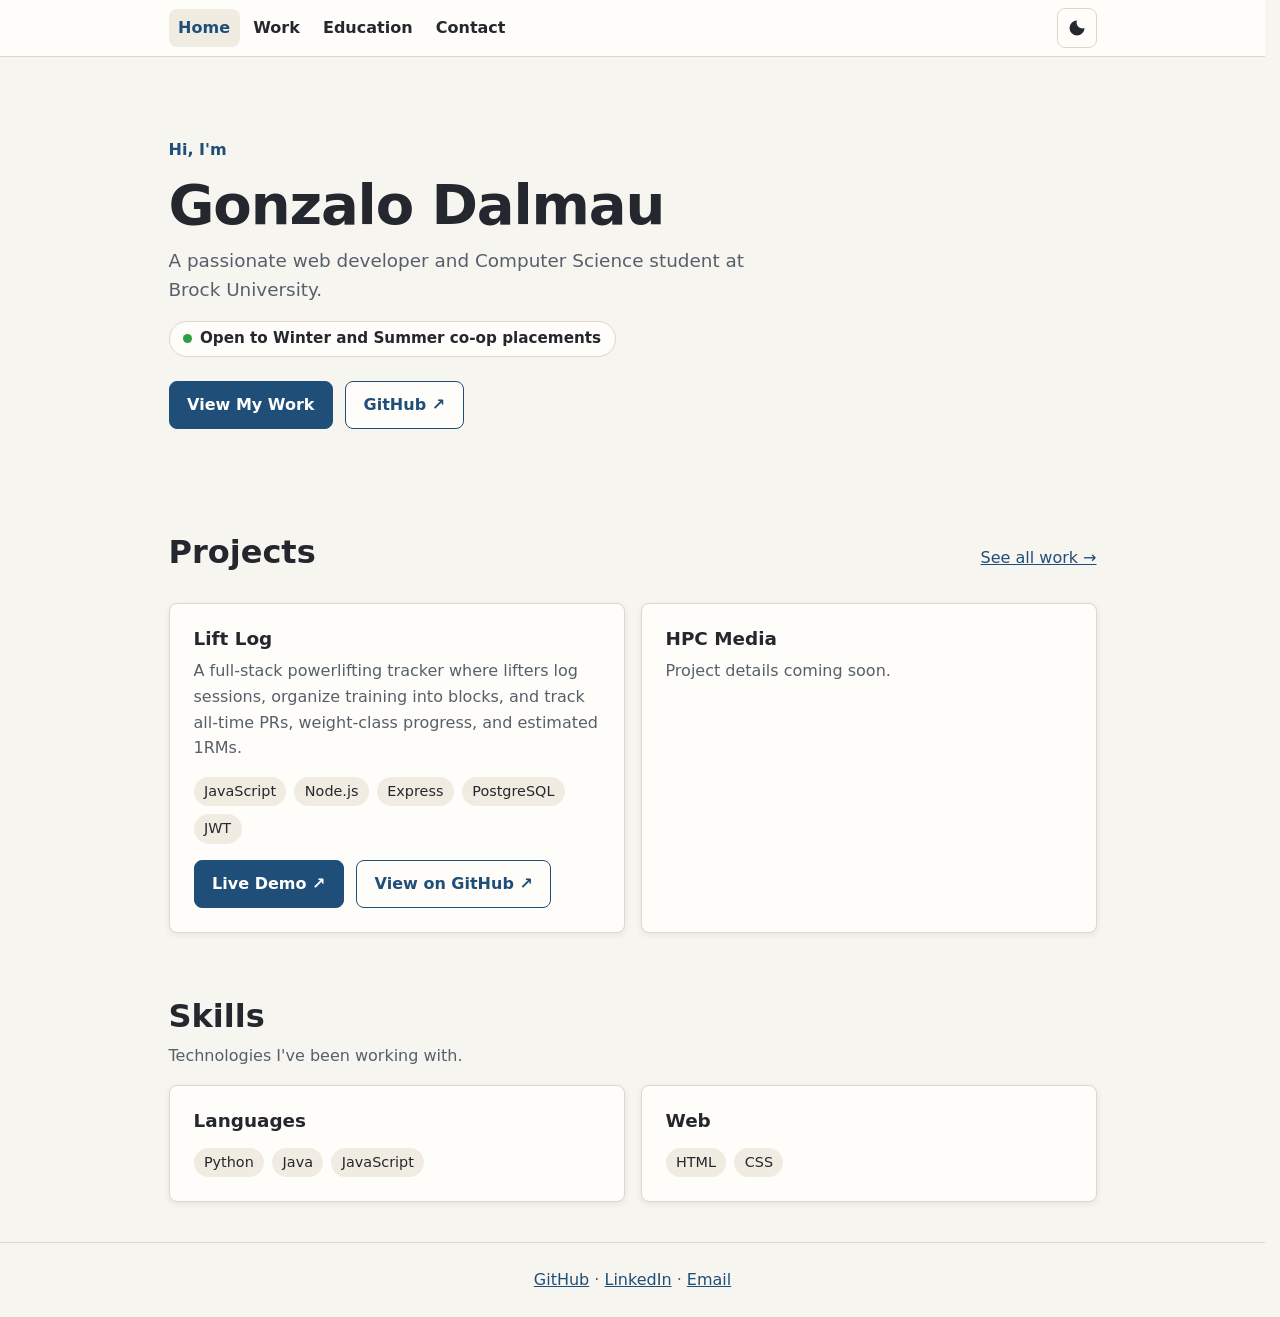
==== commit efb86036: "Add Lift Log live demo link Co-Authored-By: Claude Opus 5.5 <noreply@anthropic.com>" ====
--- a/index.html
+++ b/index.html
@@ -76,7 +76,10 @@
               <li>PostgreSQL</li>
               <li>JWT</li>
             </ul>
-            <a class="btn" href="https://github.com/GonzaloDalmau/powerlifting-tracker" target="_blank" rel="noopener noreferrer">View on GitHub ↗</a>
+            <div class="button-row">
+              <a class="btn btn-primary" href="https://powerlifttracker.netlify.app/" target="_blank" rel="noopener noreferrer">Live Demo ↗</a>
+              <a class="btn" href="https://github.com/GonzaloDalmau/powerlifting-tracker" target="_blank" rel="noopener noreferrer">View on GitHub ↗</a>
+            </div>
           </article>
           <article class="card">
             <h3>HPC Media</h3>
--- a/theme.css
+++ b/theme.css
@@ -325,7 +325,7 @@
   color: var(--muted);
 }
 
-.card .btn {
+.card .button-row {
   margin-top: auto;
 }
 
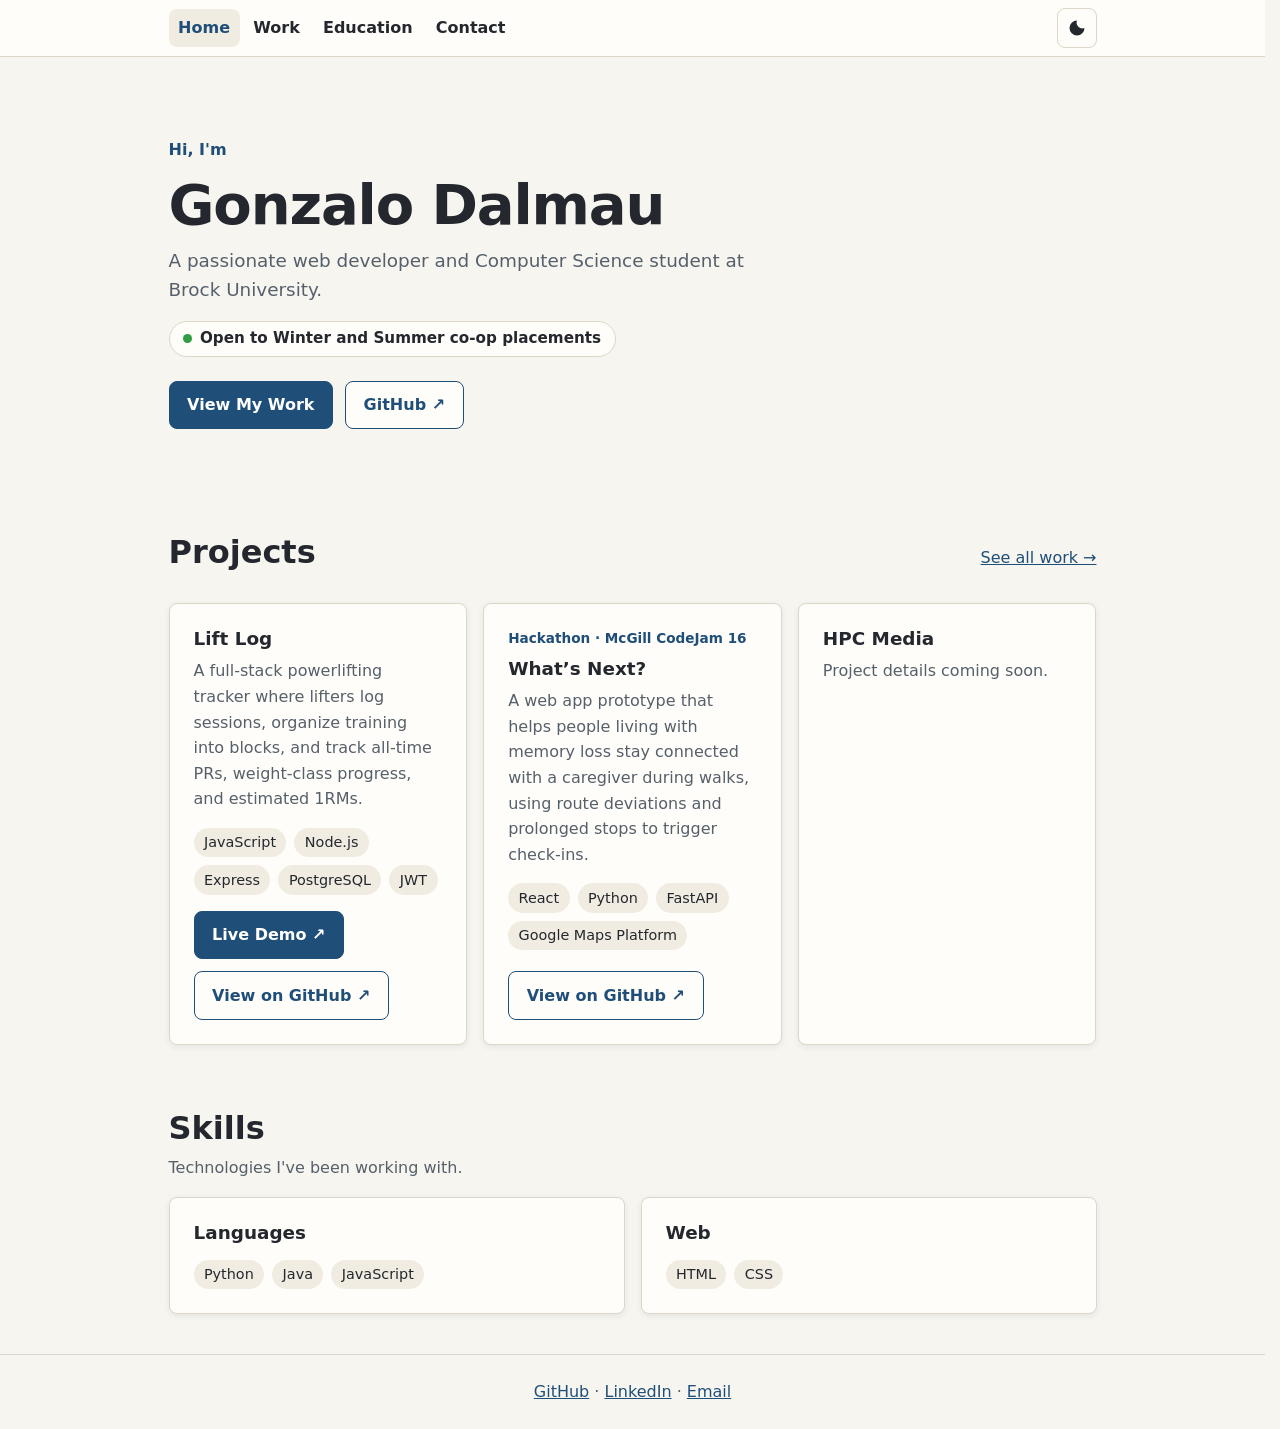
==== commit f015a469: "Add What's Next? hackathon project from McGill CodeJam 16 Co-Authored-By: Claude Opus 5.5 <noreply@a" ====
--- a/index.html
+++ b/index.html
@@ -82,6 +82,24 @@
             </div>
           </article>
           <article class="card">
+            <p class="project-tag">Hackathon · McGill CodeJam 16</p>
+            <h3>What’s Next?</h3>
+            <p>
+              A web app prototype that helps people living with memory loss
+              stay connected with a caregiver during walks, using route
+              deviations and prolonged stops to trigger check-ins.
+            </p>
+            <ul class="skill-list project-stack" aria-label="Technologies used">
+              <li>React</li>
+              <li>Python</li>
+              <li>FastAPI</li>
+              <li>Google Maps Platform</li>
+            </ul>
+            <div class="button-row">
+              <a class="btn" href="https://github.com/WebProgremmer1/McGill" target="_blank" rel="noopener noreferrer">View on GitHub ↗</a>
+            </div>
+          </article>
+          <article class="card">
             <h3>HPC Media</h3>
             <!-- TODO(Gonzalo): replace with a summary, stack, and the correct repo link. -->
             <p>Project details coming soon.</p>
--- a/theme.css
+++ b/theme.css
@@ -302,6 +302,10 @@
   gap: var(--space-2);
 }
 
+.card-grid-wide {
+  grid-template-columns: repeat(auto-fit, minmax(min(100%, 380px), 1fr));
+}
+
 .card {
   display: flex;
   flex-direction: column;
@@ -376,6 +380,13 @@
   color: var(--muted);
 }
 
+.card .project-tag {
+  margin-bottom: var(--space-1);
+  color: var(--accent);
+  font-size: 0.85rem;
+  font-weight: 700;
+}
+
 .project-stack {
   margin: 0 0 var(--space-2);
 }
